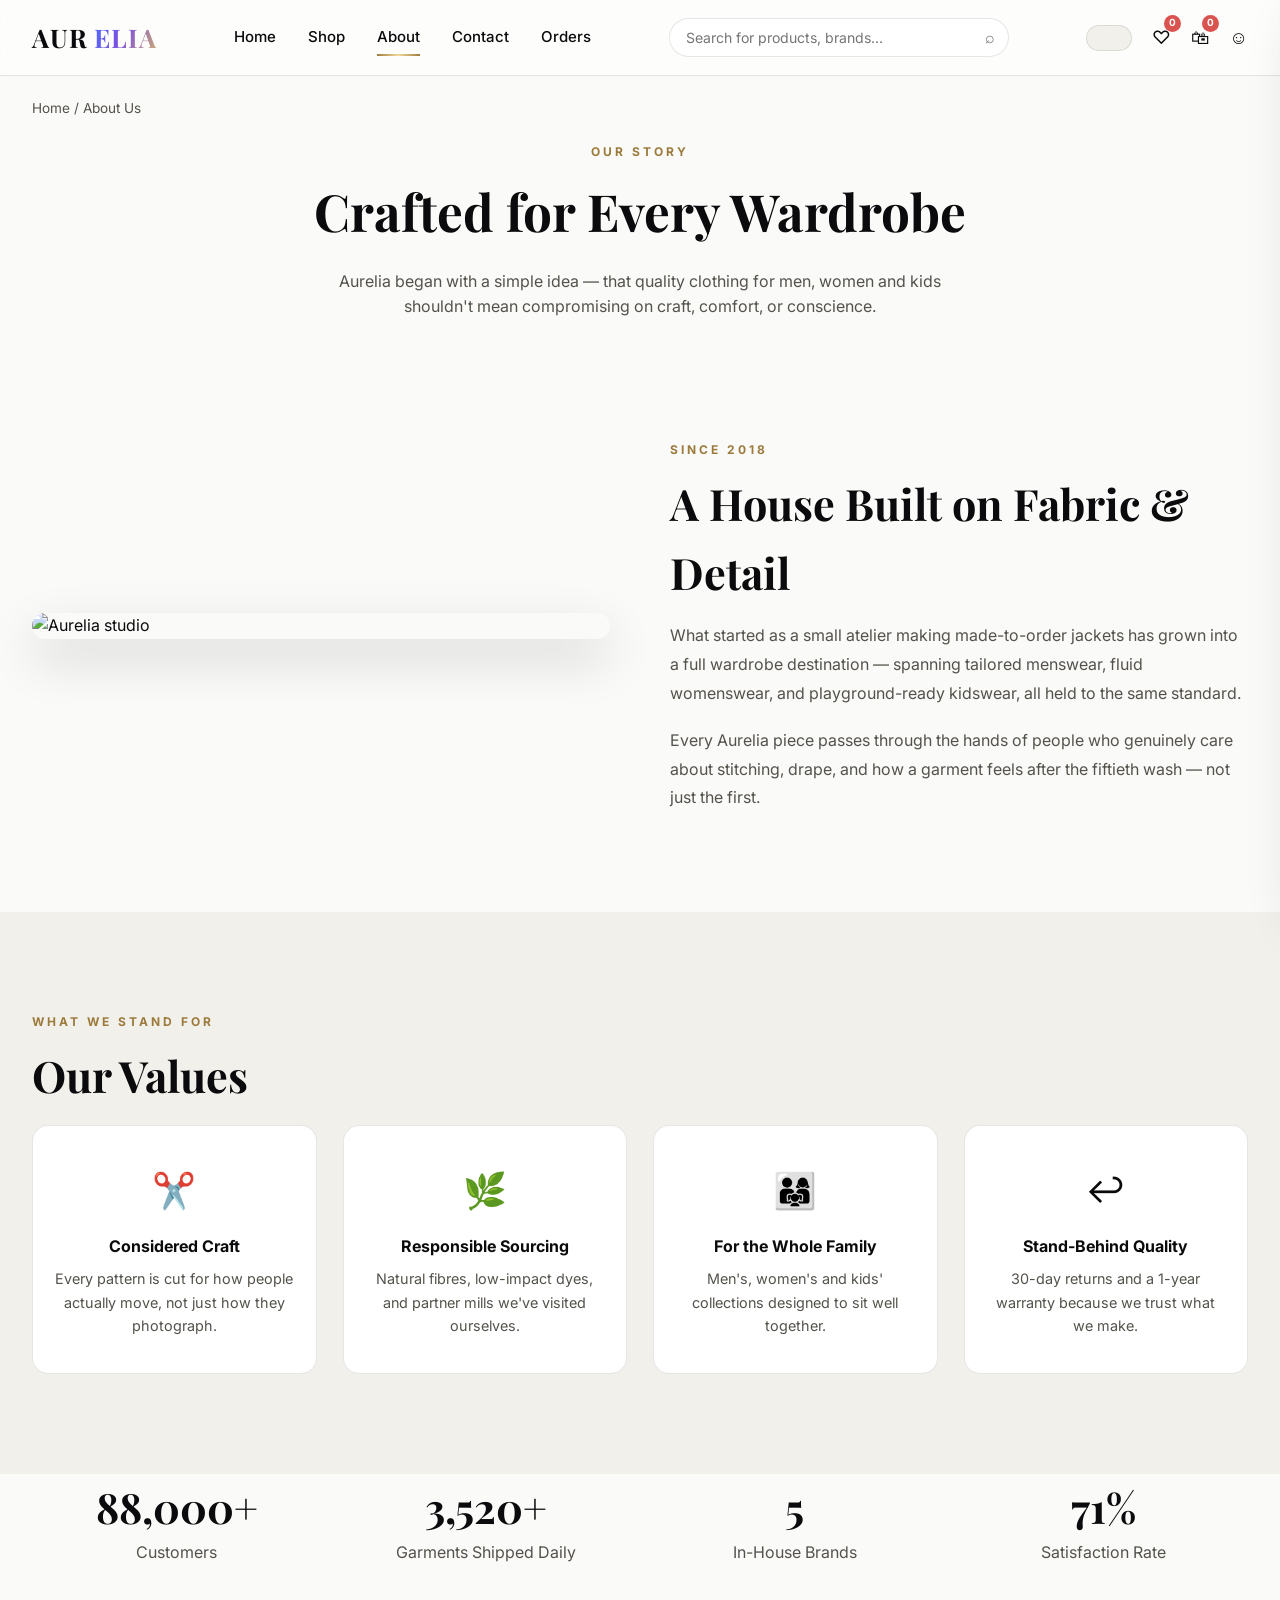
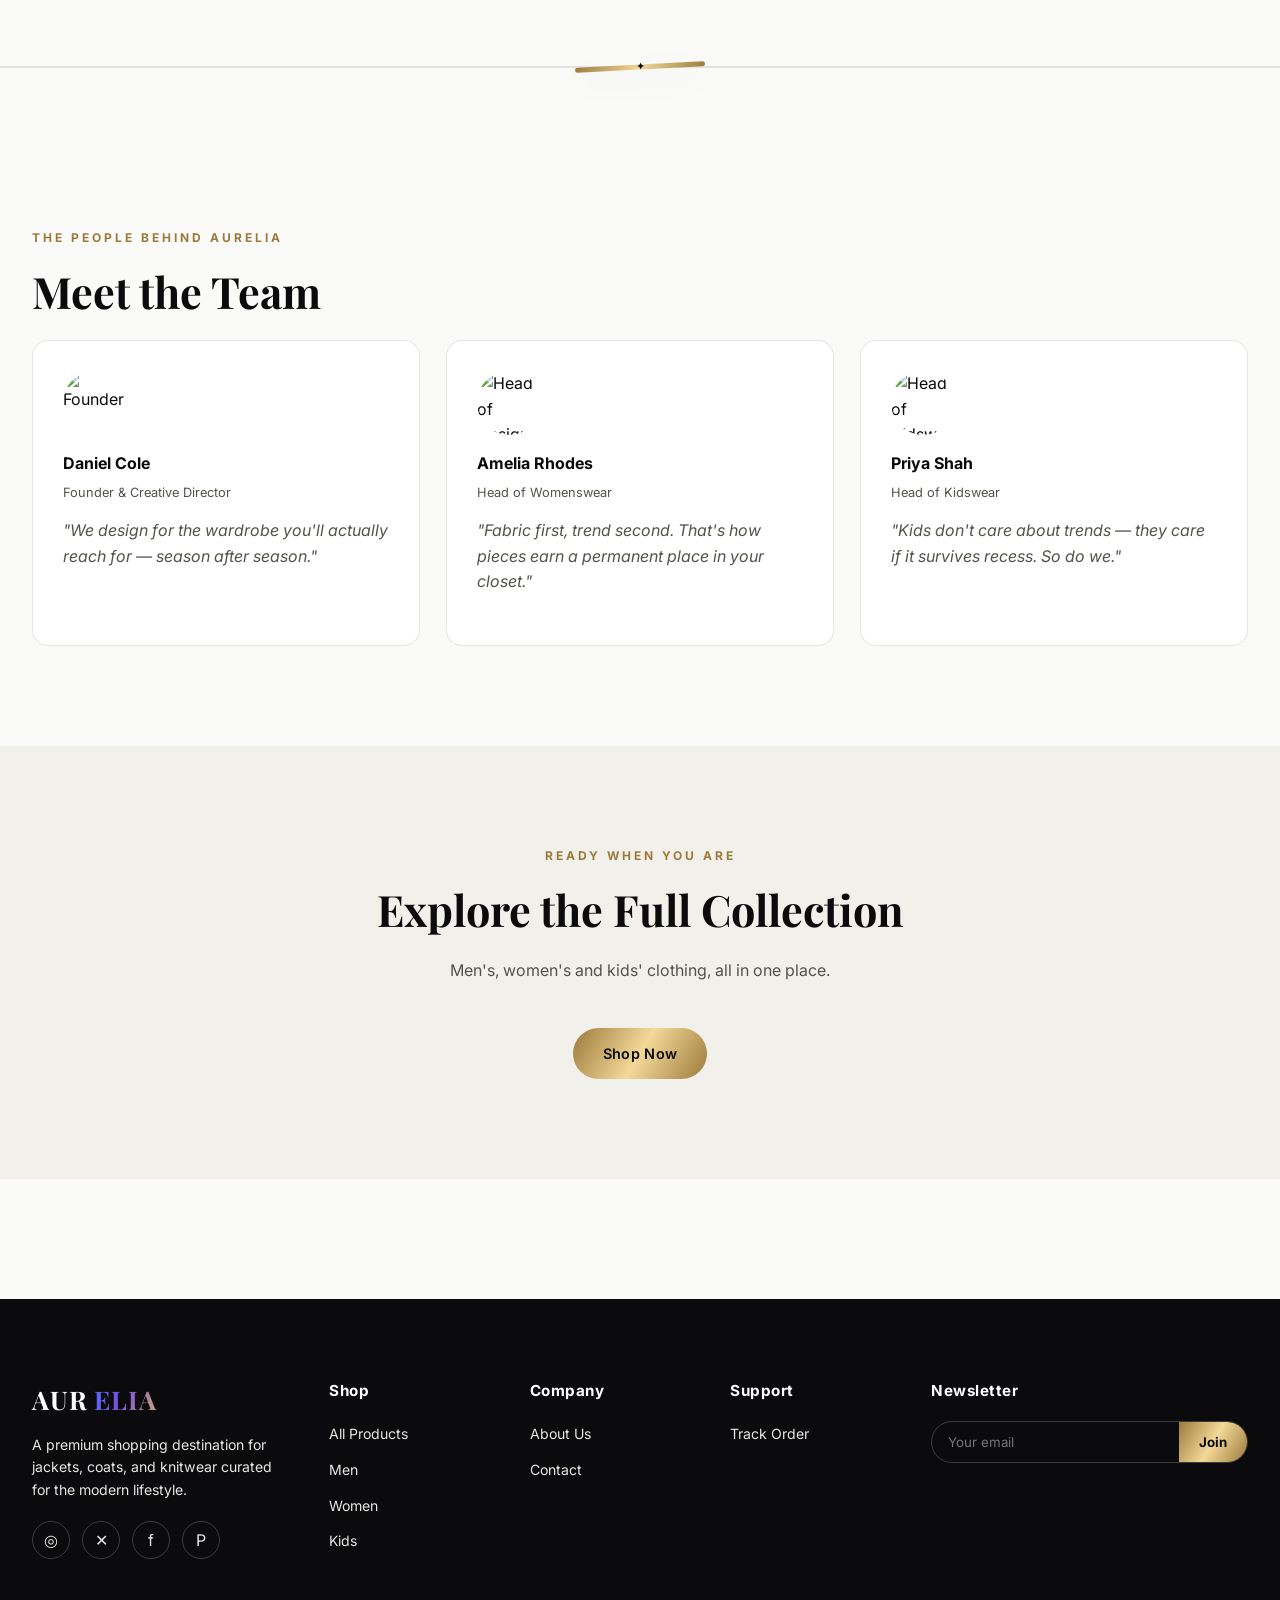
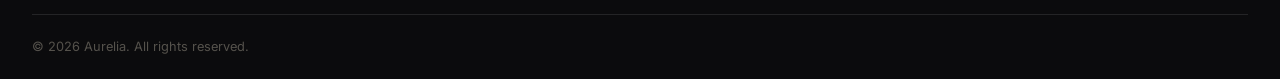
==== about.html @ 6c02bcf0 "Shopping site Shopping site" ====
<!DOCTYPE html>
<html lang="en" data-theme="light">
<head>
<meta charset="UTF-8">
<meta name="viewport" content="width=device-width, initial-scale=1.0">
<title>About Us — Aurelia</title>
<link rel="stylesheet" href="css/style.css">
<link rel="stylesheet" href="css/home.css">
<link rel="stylesheet" href="css/about.css">
<link rel="stylesheet" href="css/responsive.css">
</head>
<body>

<div id="scrollProgress"></div>

<header class="navbar">
  <div class="container nav-inner">
    <a href="index.html" class="logo">AUR<span>ELIA</span></a>
    <nav class="nav-links">
      <a href="index.html">Home</a>
      <a href="products.html">Shop</a>
      <a href="about.html" class="active">About</a>
      <a href="contact.html">Contact</a>
      <a href="orders.html">Orders</a>
    </nav>
    <div class="nav-search">
      <input type="text" id="navSearchInput" placeholder="Search for products, brands...">
      <span class="icon">⌕</span>
      <div id="searchSuggestions"></div>
    </div>
    <div class="nav-icons">
      <button class="theme-toggle" id="themeToggle"><span class="knob"></span></button>
      <a href="wishlist.html" class="nav-icon">♡<span class="badge wish-badge">0</span></a>
      <a href="cart.html" class="nav-icon">🛍<span class="badge cart-badge">0</span></a>
      <a href="login.html" class="nav-icon">☺</a>
      <button class="hamburger">☰</button>
    </div>
  </div>
</header>

<div class="drawer-overlay" id="drawerOverlay"></div>
<div class="nav-drawer" id="navDrawer">
  <span class="nav-drawer-close">✕</span>
  <a href="index.html">Home</a><a href="products.html">Shop</a><a href="about.html">About</a>
  <a href="contact.html">Contact</a><a href="orders.html">Orders</a><a href="wishlist.html">Wishlist</a>
  <a href="cart.html">Cart</a><a href="login.html">Login</a>
</div>

<div class="container"><div class="breadcrumb"><a href="index.html">Home</a> / <span>About Us</span></div></div>
<div class="page-hero" style="padding-top:0;">
  <div class="container">
    <span class="eyebrow">Our Story</span>
    <h1>Crafted for Every Wardrobe</h1>
    <p style="color:var(--text-dim);max-width:620px;margin:16px auto 0;">Aurelia began with a simple idea — that quality clothing for men, women and kids shouldn't mean compromising on craft, comfort, or conscience.</p>
  </div>
</div>

<!-- Story -->
<section class="section">
  <div class="container" style="display:grid;grid-template-columns:1fr 1fr;gap:60px;align-items:center;">
    <div class="reveal">
      <img src="https://images.unsplash.com/photo-1441986300917-64674bd600d8?w=800" alt="Aurelia studio" style="width:100%;border-radius:var(--radius-l);box-shadow:var(--shadow-hard);">
    </div>
    <div class="reveal">
      <span class="eyebrow">Since 2018</span>
      <h2 class="section-title">A House Built on Fabric &amp; Detail</h2>
      <p style="color:var(--text-dim);margin-bottom:18px;line-height:1.8;">What started as a small atelier making made-to-order jackets has grown into a full wardrobe destination — spanning tailored menswear, fluid womenswear, and playground-ready kidswear, all held to the same standard.</p>
      <p style="color:var(--text-dim);line-height:1.8;">Every Aurelia piece passes through the hands of people who genuinely care about stitching, drape, and how a garment feels after the fiftieth wash — not just the first.</p>
    </div>
  </div>
</section>

<!-- Values -->
<section class="section section-alt">
  <div class="container">
    <div class="section-head reveal">
      <div><span class="eyebrow">What We Stand For</span><h2 class="section-title">Our Values</h2></div>
    </div>
    <div class="why-grid">
      <div class="why-card reveal"><div class="why-icon">✂️</div><h4>Considered Craft</h4><p style="color:var(--text-dim);font-size:.9rem;margin-top:8px;">Every pattern is cut for how people actually move, not just how they photograph.</p></div>
      <div class="why-card reveal"><div class="why-icon">🌿</div><h4>Responsible Sourcing</h4><p style="color:var(--text-dim);font-size:.9rem;margin-top:8px;">Natural fibres, low-impact dyes, and partner mills we've visited ourselves.</p></div>
      <div class="why-card reveal"><div class="why-icon">👨‍👩‍👧</div><h4>For the Whole Family</h4><p style="color:var(--text-dim);font-size:.9rem;margin-top:8px;">Men's, women's and kids' collections designed to sit well together.</p></div>
      <div class="why-card reveal"><div class="why-icon">↩</div><h4>Stand-Behind Quality</h4><p style="color:var(--text-dim);font-size:.9rem;margin-top:8px;">30-day returns and a 1-year warranty because we trust what we make.</p></div>
    </div>
  </div>
</section>

<!-- Stats -->
<section class="section" style="padding-top:0;">
  <div class="container stats-strip">
    <div class="reveal"><div class="stat-counter" data-count="120000" data-suffix="+">0</div><p style="color:var(--text-dim)">Customers</p></div>
    <div class="reveal"><div class="stat-counter" data-count="4800" data-suffix="+">0</div><p style="color:var(--text-dim)">Garments Shipped Daily</p></div>
    <div class="reveal"><div class="stat-counter" data-count="5" data-suffix="">0</div><p style="color:var(--text-dim)">In-House Brands</p></div>
    <div class="reveal"><div class="stat-counter" data-count="98" data-suffix="%">0</div><p style="color:var(--text-dim)">Satisfaction Rate</p></div>
  </div>
</section>

<div class="ribbon-divider"></div>

<!-- Team -->
<section class="section">
  <div class="container">
    <div class="section-head reveal">
      <div><span class="eyebrow">The People Behind Aurelia</span><h2 class="section-title">Meet the Team</h2></div>
    </div>
    <div class="review-grid">
      <div class="review-card reveal">
        <img src="https://images.unsplash.com/photo-1500648767791-00dcc994a43e?w=200" alt="Founder" style="width:64px;height:64px;border-radius:50%;object-fit:cover;margin-bottom:16px;">
        <strong style="display:block;margin-bottom:2px;">Daniel Cole</strong>
        <span style="font-size:.8rem;color:var(--text-dim);">Founder &amp; Creative Director</span>
        <p class="review-quote" style="margin-top:14px;">"We design for the wardrobe you'll actually reach for — season after season."</p>
      </div>
      <div class="review-card reveal">
        <img src="https://images.unsplash.com/photo-1494790108377-be9c29b29330?w=200" alt="Head of Design" style="width:64px;height:64px;border-radius:50%;object-fit:cover;margin-bottom:16px;">
        <strong style="display:block;margin-bottom:2px;">Amelia Rhodes</strong>
        <span style="font-size:.8rem;color:var(--text-dim);">Head of Womenswear</span>
        <p class="review-quote" style="margin-top:14px;">"Fabric first, trend second. That's how pieces earn a permanent place in your closet."</p>
      </div>
      <div class="review-card reveal">
        <img src="https://images.unsplash.com/photo-1438761681033-6461ffad8d80?w=200" alt="Head of Kidswear" style="width:64px;height:64px;border-radius:50%;object-fit:cover;margin-bottom:16px;">
        <strong style="display:block;margin-bottom:2px;">Priya Shah</strong>
        <span style="font-size:.8rem;color:var(--text-dim);">Head of Kidswear</span>
        <p class="review-quote" style="margin-top:14px;">"Kids don't care about trends — they care if it survives recess. So do we."</p>
      </div>
    </div>
  </div>
</section>

<!-- CTA -->
<section class="section section-alt">
  <div class="container" style="text-align:center;">
    <span class="eyebrow">Ready When You Are</span>
    <h2 class="section-title">Explore the Full Collection</h2>
    <p class="section-sub" style="margin-left:auto;margin-right:auto;">Men's, women's and kids' clothing, all in one place.</p>
    <a href="products.html" class="btn btn-gold ripple">Shop Now</a>
  </div>
</section>

<footer>
  <div class="container">
    <div class="footer-grid">
      <div class="footer-brand">
        <a href="index.html" class="logo" style="color:#fff;">AUR<span>ELIA</span></a>
        <p>A premium shopping destination for jackets, coats, and knitwear curated for the modern lifestyle.</p>
        <div class="social-row"><a href="#">◎</a><a href="#">✕</a><a href="#">f</a><a href="#">P</a></div>
      </div>
      <div><h4>Shop</h4><ul><li><a href="products.html">All Products</a></li><li><a href="products.html?section=Men">Men</a></li><li><a href="products.html?section=Women">Women</a></li><li><a href="products.html?section=Kids">Kids</a></li></ul></div>
      <div><h4>Company</h4><ul><li><a href="about.html">About Us</a></li><li><a href="contact.html">Contact</a></li></ul></div>
      <div><h4>Support</h4><ul><li><a href="orders.html">Track Order</a></li></ul></div>
      <div><h4>Newsletter</h4>
        <form class="newsletter-form" onsubmit="event.preventDefault(); showToast('Subscribed successfully!'); this.reset();">
          <input type="email" placeholder="Your email" required><button type="submit">Join</button>
        </form>
      </div>
    </div>
    <div class="footer-bottom"><span>© 2026 Aurelia. All rights reserved.</span></div>
  </div>
</footer>

<button id="scrollTop">↑</button>
<div id="toastContainer"></div>

<script src="js/products.js"></script>
<script src="js/app.js"></script>
<script src="js/search.js"></script>
<script src="js/about.js"></script>
</body>
</html>
---- css/style.css ----
/* =========================================================
   AURELIA — Core Design System
   Palette: Obsidian Black / Porcelain White / Champagne Gold
            Electric Blue / Royal Purple
   ========================================================= */

@import url('https://fonts.googleapis.com/css2?family=Playfair+Display:ital,wght@0,500;0,600;0,700;0,800;1,600&family=Inter:wght@300;400;500;600;700;800&display=swap');

:root{
  /* ---- Colors ---- */
  --black:        #0b0b0d;
  --black-soft:   #131316;
  --black-glass:  rgba(11,11,13,0.6);
  --white:        #fafaf8;
  --white-dim:    #e9e7e1;
  --gold:         #d4af6a;
  --gold-bright:  #f3d999;
  --gold-deep:    #9c7a3c;
  --blue:         #4c6fff;
  --purple:       #7b4fe0;
  --sale:         #d9534f;
  --success:      #3fbf7f;

  --grad-signature: linear-gradient(115deg, var(--blue) 0%, var(--purple) 45%, var(--gold) 100%);
  --grad-gold: linear-gradient(120deg, var(--gold-deep), var(--gold-bright), var(--gold-deep));

  /* ---- Surfaces (light default) ---- */
  --bg: var(--white);
  --bg-alt: #f2f0ea;
  --surface: #ffffff;
  --surface-glass: rgba(255,255,255,0.55);
  --text: var(--black);
  --text-dim: #55524c;
  --border: rgba(11,11,13,0.1);

  /* ---- Type ---- */
  --font-display: 'Playfair Display', serif;
  --font-body: 'Inter', sans-serif;

  /* ---- Layout ---- */
  --radius-s: 8px;
  --radius-m: 16px;
  --radius-l: 28px;
  --nav-h: 76px;
  --container: 1280px;
  --shadow-soft: 0 10px 30px rgba(11,11,13,0.08);
  --shadow-hard: 0 20px 50px rgba(11,11,13,0.16);
}

[data-theme="dark"]{
  --bg: var(--black);
  --bg-alt: var(--black-soft);
  --surface: #17171b;
  --surface-glass: rgba(255,255,255,0.06);
  --text: var(--white);
  --text-dim: #a9a6a0;
  --border: rgba(255,255,255,0.12);
  --shadow-soft: 0 10px 30px rgba(0,0,0,0.4);
  --shadow-hard: 0 20px 60px rgba(0,0,0,0.6);
}

*,*::before,*::after{ box-sizing:border-box; margin:0; padding:0; }
html{ scroll-behavior:smooth; }
body{
  font-family: var(--font-body);
  background: var(--bg);
  color: var(--text);
  line-height:1.6;
  overflow-x:hidden;
  transition: background .4s ease, color .4s ease;
}
img{ max-width:100%; display:block; }
a{ text-decoration:none; color:inherit; }
ul{ list-style:none; }
button{ font-family:inherit; cursor:pointer; border:none; background:none; color:inherit; }
input,select,textarea{ font-family:inherit; }
.container{ max-width:var(--container); margin:0 auto; padding:0 32px; }

::selection{ background:var(--gold); color:var(--black); }

/* Scrollbar */
::-webkit-scrollbar{ width:10px; }
::-webkit-scrollbar-track{ background:var(--bg-alt); }
::-webkit-scrollbar-thumb{ background:var(--grad-gold); border-radius:10px; }

/* ---------- Scroll Progress Bar ---------- */
#scrollProgress{
  position:fixed; top:0; left:0; height:3px; width:0%;
  background:var(--grad-signature); z-index:9999; transition:width .1s linear;
}

/* ---------- Preloader ---------- */
#preloader{
  position:fixed; inset:0; z-index:99999; background:var(--black);
  display:flex; align-items:center; justify-content:center; flex-direction:column; gap:14px;
  transition: opacity .6s ease, visibility .6s ease;
}
#preloader.hide{ opacity:0; visibility:hidden; }
.pre-mark{
  font-family:var(--font-display); font-size:2.4rem; color:var(--gold-bright); letter-spacing:6px;
  animation: pulse 1.3s ease-in-out infinite;
}
.pre-line{ width:120px; height:2px; background:rgba(255,255,255,0.15); position:relative; overflow:hidden; border-radius:2px; }
.pre-line::after{
  content:''; position:absolute; inset:0; width:40%; background:var(--grad-gold);
  animation: loadbar 1.1s ease-in-out infinite;
}
@keyframes loadbar{ 0%{ left:-40%; } 100%{ left:100%; } }
@keyframes pulse{ 0%,100%{ opacity:.6; } 50%{ opacity:1; } }

/* ---------- Top Announcement Bar ---------- */
.announce-bar{
  background:var(--black); color:var(--gold-bright); text-align:center;
  font-size:.78rem; letter-spacing:1.5px; padding:9px 0; text-transform:uppercase;
  font-weight:600;
}

/* ---------- Navbar ---------- */
.navbar{
  position:sticky; top:0; z-index:1000; height:var(--nav-h);
  display:flex; align-items:center;
  background:var(--surface-glass); backdrop-filter:blur(16px) saturate(160%);
  -webkit-backdrop-filter:blur(16px) saturate(160%);
  border-bottom:1px solid var(--border);
  transition: box-shadow .3s ease;
}
.navbar.scrolled{ box-shadow:var(--shadow-soft); }
.nav-inner{
  width:100%; display:flex; align-items:center; justify-content:space-between; gap:24px;
}
.logo{
  font-family:var(--font-display); font-weight:700; font-size:1.6rem; letter-spacing:1px;
  display:flex; align-items:center; gap:6px;
}
.logo span{ background:var(--grad-signature); -webkit-background-clip:text; background-clip:text; color:transparent; }
.nav-links{ display:flex; gap:32px; font-weight:500; font-size:.94rem; }
.nav-links a{ position:relative; padding:6px 0; }
.nav-links a::after{
  content:''; position:absolute; left:0; bottom:0; width:0; height:2px; background:var(--grad-gold);
  transition:width .3s ease;
}
.nav-links a:hover::after, .nav-links a.active::after{ width:100%; }

.nav-search{
  flex:1; max-width:340px; position:relative;
  display:flex; align-items:center;
}
.nav-search input{
  width:100%; padding:10px 40px 10px 16px; border-radius:999px; border:1px solid var(--border);
  background:var(--surface); color:var(--text); font-size:.88rem; transition:border-color .25s;
}
.nav-search input:focus{ outline:none; border-color:var(--gold); }
.nav-search .icon{ position:absolute; right:14px; opacity:.6; font-size:1rem; pointer-events:none; }
#searchSuggestions{
  position:absolute; top:calc(100% + 8px); left:0; right:0; background:var(--surface);
  border:1px solid var(--border); border-radius:var(--radius-s); box-shadow:var(--shadow-hard);
  overflow:hidden; z-index:50; display:none;
}
#searchSuggestions a{ display:flex; justify-content:space-between; padding:10px 16px; font-size:.86rem; }
#searchSuggestions a:hover{ background:var(--bg-alt); }

.nav-icons{ display:flex; align-items:center; gap:20px; font-size:1.15rem; }
.nav-icon{ position:relative; }
.badge{
  position:absolute; top:-8px; right:-10px; background:var(--sale); color:#fff;
  font-size:.62rem; font-weight:700; width:17px; height:17px; border-radius:50%;
  display:flex; align-items:center; justify-content:center;
}
.theme-toggle{
  width:46px; height:26px; border-radius:20px; background:var(--bg-alt); border:1px solid var(--border);
  position:relative; padding:2px;
}
.theme-toggle .knob{
  width:20px; height:20px; border-radius:50%; background:var(--grad-gold);
  transition:transform .3s ease;
}
[data-theme="dark"] .theme-toggle .knob{ transform:translateX(20px); }

.hamburger{ display:none; font-size:1.4rem; }

/* ---------- Buttons ---------- */
.btn{
  display:inline-flex; align-items:center; justify-content:center; gap:8px;
  padding:14px 30px; border-radius:999px; font-weight:600; font-size:.9rem;
  letter-spacing:.3px; position:relative; overflow:hidden; transition:transform .25s ease, box-shadow .25s ease;
}
.btn:active{ transform:scale(.96); }
.btn-primary{ background:var(--black); color:var(--white); }
[data-theme="dark"] .btn-primary{ background:var(--grad-gold); color:var(--black); }
.btn-primary:hover{ box-shadow:0 12px 26px rgba(11,11,13,.28); transform:translateY(-2px); }
.btn-gold{ background:var(--grad-gold); color:var(--black); }
.btn-gold:hover{ box-shadow:0 12px 26px rgba(212,175,106,.4); transform:translateY(-2px); }
.btn-outline{ border:1.5px solid var(--text); }
.btn-outline:hover{ background:var(--text); color:var(--bg); }
.btn-ghost{ background:var(--surface); border:1px solid var(--border); }
.btn-block{ width:100%; }
.btn-sm{ padding:9px 18px; font-size:.8rem; }

/* Ripple */
.ripple{ position:relative; overflow:hidden; }
.ripple-circle{
  position:absolute; border-radius:50%; background:rgba(255,255,255,.5); transform:scale(0);
  animation:rippleAnim .6s ease-out; pointer-events:none;
}
@keyframes rippleAnim{ to{ transform:scale(3); opacity:0; } }

/* ---------- Section Basics ---------- */
.section{ padding:100px 0; }
.section-alt{ background:var(--bg-alt); }
.eyebrow{
  font-size:.75rem; letter-spacing:3px; text-transform:uppercase; color:var(--gold-deep);
  font-weight:700; margin-bottom:10px; display:block;
}
[data-theme="dark"] .eyebrow{ color:var(--gold-bright); }
.section-title{
  font-family:var(--font-display); font-size:clamp(1.8rem,3.4vw,2.7rem); font-weight:700; margin-bottom:14px;
}
.section-sub{ color:var(--text-dim); max-width:560px; margin-bottom:44px; }
.section-head{ display:flex; align-items:flex-end; justify-content:space-between; gap:20px; flex-wrap:wrap; }

/* Gold ribbon divider — signature element */
.ribbon-divider{
  position:relative; height:2px; margin:0 auto 60px; width:100%; max-width:var(--container);
  background:var(--border); overflow:visible;
}
.ribbon-divider::before{
  content:''; position:absolute; top:50%; left:50%; transform:translate(-50%,-50%) rotate(-3deg);
  width:130px; height:5px; background:var(--grad-gold); border-radius:4px; box-shadow:var(--shadow-soft);
}
.ribbon-divider::after{
  content:'✦'; position:absolute; top:50%; left:50%; transform:translate(-50%,-50%);
  color:var(--black); font-size:.7rem;
}
[data-theme="dark"] .ribbon-divider::after{ color:var(--white); }

/* ---------- Product Card ---------- */
.product-grid{
  display:grid; grid-template-columns:repeat(auto-fill,minmax(250px,1fr)); gap:26px;
}
.product-card{
  background:var(--surface); border:1px solid var(--border); border-radius:var(--radius-m);
  overflow:hidden; position:relative; transition:transform .35s ease, box-shadow .35s ease;
  display:flex; flex-direction:column;
}
.product-card:hover{ transform:translateY(-8px); box-shadow:var(--shadow-hard); }
.pc-media{ position:relative; aspect-ratio:1/1; overflow:hidden; background:var(--bg-alt); }
.pc-media img{ width:100%; height:100%; object-fit:cover; transition:transform .5s ease; }
.product-card:hover .pc-media img{ transform:scale(1.08); }
.pc-badge{
  position:absolute; top:12px; left:12px; background:var(--sale); color:#fff; font-size:.7rem;
  font-weight:700; padding:4px 10px; border-radius:999px;
}
.pc-wish{
  position:absolute; top:10px; right:10px; width:36px; height:36px; border-radius:50%;
  background:var(--surface-glass); backdrop-filter:blur(6px); display:flex; align-items:center;
  justify-content:center; font-size:1rem; transition:.25s;
}
.pc-wish:hover{ background:var(--sale); color:#fff; }
.pc-wish.active{ color:var(--sale); }
.pc-quick{
  position:absolute; left:0; right:0; bottom:-50px; margin:0 12px; text-align:center;
  transition:bottom .3s ease;
}
.product-card:hover .pc-quick{ bottom:12px; }
.pc-body{ padding:16px 18px 20px; display:flex; flex-direction:column; gap:6px; flex:1; }
.pc-cat{ font-size:.72rem; text-transform:uppercase; letter-spacing:1px; color:var(--text-dim); }
.pc-name{ font-weight:600; font-size:1rem; }
.pc-rating{ font-size:.8rem; color:var(--gold-deep); }
.pc-rating span{ color:var(--text-dim); margin-left:4px; }
.pc-price{ display:flex; align-items:center; gap:8px; margin-top:4px; }
.pc-price .now{ font-weight:700; font-size:1.05rem; }
.pc-price .old{ text-decoration:line-through; color:var(--text-dim); font-size:.85rem; }
.pc-actions{ margin-top:auto; padding-top:12px; display:flex; gap:8px; }
.pc-actions .btn{ flex:1; padding:10px; font-size:.78rem; }

/* Fade/slide animation classes toggled by IntersectionObserver */
.reveal{ opacity:0; transform:translateY(40px); transition:opacity .7s ease, transform .7s ease; }
.reveal.in{ opacity:1; transform:translateY(0); }
.reveal-zoom{ opacity:0; transform:scale(.9); transition:opacity .6s ease, transform .6s ease; }
.reveal-zoom.in{ opacity:1; transform:scale(1); }

/* ---------- Toast ---------- */
#toastContainer{ position:fixed; bottom:26px; right:26px; z-index:9999; display:flex; flex-direction:column; gap:10px; }
.toast{
  background:var(--black); color:var(--white); padding:14px 22px; border-radius:var(--radius-s);
  box-shadow:var(--shadow-hard); font-size:.88rem; display:flex; align-items:center; gap:10px;
  animation: toastIn .35s ease, toastOut .4s ease 2.6s forwards;
  border-left:3px solid var(--gold);
}
@keyframes toastIn{ from{ opacity:0; transform:translateX(40px); } to{ opacity:1; transform:translateX(0); } }
@keyframes toastOut{ to{ opacity:0; transform:translateX(40px); } }

/* ---------- Scroll to Top ---------- */
#scrollTop{
  position:fixed; bottom:26px; left:26px; width:46px; height:46px; border-radius:50%;
  background:var(--grad-gold); color:var(--black); display:flex; align-items:center; justify-content:center;
  font-size:1.2rem; box-shadow:var(--shadow-hard); z-index:900; opacity:0; visibility:hidden;
  transform:translateY(10px); transition:.3s ease;
}
#scrollTop.show{ opacity:1; visibility:visible; transform:translateY(0); }

/* ---------- Footer ---------- */
footer{ background:var(--black); color:var(--white-dim); padding:80px 0 0; margin-top:120px; }
.footer-grid{ display:grid; grid-template-columns:1.6fr 1fr 1fr 1fr 1.3fr; gap:40px; padding-bottom:50px; border-bottom:1px solid rgba(255,255,255,.1); }
.footer-grid h4{ color:#fff; margin-bottom:18px; font-size:.95rem; letter-spacing:.5px; }
.footer-grid ul li{ margin-bottom:10px; }
.footer-grid ul li a{ color:var(--white-dim); font-size:.88rem; transition:color .2s; }
.footer-grid ul li a:hover{ color:var(--gold-bright); }
.footer-brand p{ font-size:.88rem; color:var(--white-dim); margin:14px 0 20px; max-width:280px; }
.social-row{ display:flex; gap:12px; }
.social-row a{
  width:38px; height:38px; border-radius:50%; border:1px solid rgba(255,255,255,.2);
  display:flex; align-items:center; justify-content:center; transition:.25s;
}
.social-row a:hover{ background:var(--grad-gold); color:var(--black); border-color:transparent; }
.newsletter-form{ display:flex; gap:0; margin-top:8px; border-radius:999px; overflow:hidden; border:1px solid rgba(255,255,255,.2); }
.newsletter-form input{ flex:1; background:transparent; border:none; padding:12px 16px; color:#fff; }
.newsletter-form input:focus{ outline:none; }
.newsletter-form button{ padding:12px 20px; background:var(--grad-gold); color:var(--black); font-weight:700; }
.footer-bottom{ display:flex; justify-content:space-between; align-items:center; padding:22px 0; font-size:.8rem; color:var(--text-dim); flex-wrap:wrap; gap:10px; }
.payment-icons{ display:flex; gap:10px; font-size:1.3rem; }

/* ---------- Misc reusable ---------- */
.glass{
  background:var(--surface-glass); backdrop-filter:blur(18px) saturate(160%);
  -webkit-backdrop-filter:blur(18px) saturate(160%); border:1px solid var(--border);
}
.stat-counter{ font-family:var(--font-display); font-size:2.6rem; font-weight:700; }
.tag-pill{ padding:6px 16px; border-radius:999px; border:1px solid var(--border); font-size:.85rem; cursor:pointer; transition:.2s; }
.tag-pill:hover, .tag-pill.active{ background:var(--black); color:#fff; border-color:var(--black); }
[data-theme="dark"] .tag-pill:hover, [data-theme="dark"] .tag-pill.active{ background:var(--grad-gold); color:var(--black); }

.breadcrumb{ font-size:.85rem; color:var(--text-dim); padding:22px 0; }
.breadcrumb a:hover{ color:var(--gold-deep); }

.page-hero{ padding:60px 0 20px; text-align:center; }
.page-hero h1{ font-family:var(--font-display); font-size:clamp(2rem,4vw,3.2rem); }

.empty-state{ text-align:center; padding:100px 20px; }
.empty-state .icon-big{ font-size:4rem; margin-bottom:20px; }
---- css/home.css ----
/* =========================================================
   Homepage styles
   ========================================================= */

/* ---------- Hero ---------- */
.hero{
  position:relative; min-height:88vh; display:flex; align-items:center; overflow:hidden;
  background:var(--black);
}
.hero-bg{
  position:absolute; inset:0; opacity:.9;
  background:
    radial-gradient(circle at 15% 20%, rgba(76,111,255,.35), transparent 45%),
    radial-gradient(circle at 85% 15%, rgba(123,79,224,.35), transparent 45%),
    radial-gradient(circle at 50% 90%, rgba(212,175,106,.25), transparent 50%);
  animation: heroDrift 14s ease-in-out infinite alternate;
}
@keyframes heroDrift{ from{ transform:scale(1) translate(0,0); } to{ transform:scale(1.08) translate(-2%,2%); } }
.hero-inner{ position:relative; z-index:2; color:#fff; display:grid; grid-template-columns:1.1fr .9fr; gap:40px; align-items:center; }
.hero-eyebrow{ color:var(--gold-bright); letter-spacing:4px; font-size:.78rem; text-transform:uppercase; font-weight:700; }
.hero h1{
  font-family:var(--font-display); font-size:clamp(2.4rem,5vw,4.2rem); line-height:1.08; margin:16px 0 20px;
}
.hero h1 .type-cursor{ border-right:3px solid var(--gold-bright); animation:blink 1s step-end infinite; }
@keyframes blink{ 50%{ border-color:transparent; } }
.hero p{ color:rgba(255,255,255,.75); max-width:460px; margin-bottom:32px; font-size:1.05rem; }
.hero-actions{ display:flex; gap:16px; flex-wrap:wrap; }
.hero-stats{ display:flex; gap:36px; margin-top:48px; }
.hero-stats div span{ display:block; }
.hero-stats .num{ font-family:var(--font-display); font-size:1.8rem; color:var(--gold-bright); font-weight:700; }
.hero-stats .label{ font-size:.78rem; color:rgba(255,255,255,.6); }

.hero-visual{ position:relative; height:460px; }
.hero-slide{
  position:absolute; inset:0; border-radius:var(--radius-l); overflow:hidden; opacity:0; transform:scale(1.05);
  transition:opacity 1s ease, transform 1.2s ease; box-shadow:0 30px 70px rgba(0,0,0,.5);
}
.hero-slide.active{ opacity:1; transform:scale(1); }
.hero-slide img{ width:100%; height:100%; object-fit:cover; }
.hero-slide .cap{
  position:absolute; bottom:0; left:0; right:0; padding:22px; background:linear-gradient(to top, rgba(0,0,0,.75), transparent);
  color:#fff; font-weight:600;
}
.hero-dots{ position:absolute; bottom:-30px; left:50%; transform:translateX(-50%); display:flex; gap:8px; z-index:5; }
.hero-dots button{ width:9px; height:9px; border-radius:50%; background:rgba(255,255,255,.35); transition:.3s; }
.hero-dots button.active{ background:var(--gold-bright); width:22px; border-radius:6px; }

/* ---------- Marquee / Brand strip ---------- */
.marquee-wrap{ overflow:hidden; background:var(--bg-alt); padding:22px 0; border-top:1px solid var(--border); border-bottom:1px solid var(--border); }
.marquee-track{ display:flex; gap:80px; width:max-content; animation:scrollLeft 22s linear infinite; align-items:center; }
.marquee-track span{ font-family:var(--font-display); font-size:1.3rem; font-weight:700; opacity:.55; white-space:nowrap; }
@keyframes scrollLeft{ from{ transform:translateX(0); } to{ transform:translateX(-50%); } }

/* ---------- Categories ---------- */
.cat-grid{ display:grid; grid-template-columns:repeat(6,1fr); gap:20px; }
.cat-card{
  border-radius:var(--radius-m); overflow:hidden; position:relative; aspect-ratio:3/4;
  box-shadow:var(--shadow-soft); transition:transform .35s ease;
}
.cat-card:hover{ transform:translateY(-6px); }
.cat-card img{ width:100%; height:100%; object-fit:cover; transition:transform .5s; }
.cat-card:hover img{ transform:scale(1.1); }
.cat-card .overlay{
  position:absolute; inset:0; background:linear-gradient(to top, rgba(0,0,0,.75), transparent 55%);
  display:flex; align-items:flex-end; padding:16px; color:#fff; font-weight:600; font-size:.92rem;
}

/* ---------- Horizontal product slider ---------- */
.hslider-wrap{ position:relative; }
.hslider{
  display:flex; gap:24px; overflow-x:auto; scroll-behavior:smooth; padding-bottom:10px;
  scrollbar-width:none;
}
.hslider::-webkit-scrollbar{ display:none; }
.hslider .product-card{ min-width:250px; flex:0 0 auto; }
.hslider-nav{
  position:absolute; top:40%; width:44px; height:44px; border-radius:50%; background:var(--surface);
  border:1px solid var(--border); box-shadow:var(--shadow-soft); display:flex; align-items:center; justify-content:center;
  z-index:5; transition:.2s;
}
.hslider-nav:hover{ background:var(--black); color:#fff; }
.hslider-nav.prev{ left:-22px; } .hslider-nav.next{ right:-22px; }

/* ---------- Flash Sale ---------- */
.flash-sale{ background:linear-gradient(120deg,#1a1a1f,#0b0b0d 60%); color:#fff; border-radius:var(--radius-l); padding:50px; position:relative; overflow:hidden; }
.flash-sale::before{ content:''; position:absolute; inset:0; background:var(--grad-signature); opacity:.12; }
.flash-head{ display:flex; justify-content:space-between; align-items:center; flex-wrap:wrap; gap:20px; position:relative; z-index:2; margin-bottom:34px; }
.flash-head h2{ font-family:var(--font-display); font-size:2rem; }
.countdown{ display:flex; gap:12px; }
.countdown div{ background:rgba(255,255,255,.08); border:1px solid rgba(255,255,255,.15); border-radius:var(--radius-s); padding:10px 16px; text-align:center; min-width:64px; }
.countdown .val{ font-size:1.4rem; font-weight:700; font-family:var(--font-display); }
.countdown .lbl{ font-size:.68rem; text-transform:uppercase; color:rgba(255,255,255,.55); }
.flash-sale .product-grid, .flash-sale .hslider{ position:relative; z-index:2; }
.flash-sale .product-card{ background:rgba(255,255,255,.06); border-color:rgba(255,255,255,.12); color:#fff; }
.flash-sale .pc-cat, .flash-sale .old{ color:rgba(255,255,255,.55); }

/* ---------- Why choose us ---------- */
.why-grid{ display:grid; grid-template-columns:repeat(4,1fr); gap:26px; }
.why-card{ text-align:center; padding:36px 22px; border-radius:var(--radius-m); border:1px solid var(--border); background:var(--surface); transition:.3s; }
.why-card:hover{ transform:translateY(-6px); box-shadow:var(--shadow-soft); }
.why-icon{ font-size:2.2rem; margin-bottom:16px; }

/* ---------- Testimonials ---------- */
.review-grid{ display:grid; grid-template-columns:repeat(3,1fr); gap:26px; }
.review-card{ background:var(--surface); border:1px solid var(--border); border-radius:var(--radius-m); padding:30px; }
.review-stars{ color:var(--gold-deep); margin-bottom:12px; }
.review-quote{ font-style:italic; color:var(--text-dim); margin-bottom:20px; }
.review-user{ display:flex; align-items:center; gap:12px; }
.review-user img{ width:44px; height:44px; border-radius:50%; object-fit:cover; }
.review-user strong{ display:block; font-size:.92rem; }
.review-user span{ font-size:.78rem; color:var(--text-dim); }

/* ---------- Stats strip ---------- */
.stats-strip{ display:grid; grid-template-columns:repeat(4,1fr); gap:20px; text-align:center; }

/* ---------- Newsletter ---------- */
.newsletter-block{
  border-radius:var(--radius-l); background:var(--grad-signature); padding:60px; color:#fff; text-align:center;
  position:relative; overflow:hidden;
}
.newsletter-block h2{ font-family:var(--font-display); font-size:2.1rem; margin-bottom:10px; }
.newsletter-block form{ display:flex; max-width:460px; margin:26px auto 0; border-radius:999px; overflow:hidden; background:rgba(255,255,255,.15); }
.newsletter-block input{ flex:1; background:transparent; border:none; padding:14px 20px; color:#fff; }
.newsletter-block input::placeholder{ color:rgba(255,255,255,.7); }
.newsletter-block input:focus{ outline:none; }
.newsletter-block button{ padding:14px 26px; background:#fff; color:var(--black); font-weight:700; }
---- css/responsive.css ----
/* =========================================================
   Responsive rules — Desktop → Laptop → Tablet → Mobile
   ========================================================= */

/* Laptop */
@media (max-width:1200px){
  .cat-grid{ grid-template-columns:repeat(4,1fr); }
  .why-grid{ grid-template-columns:repeat(2,1fr); }
  .review-grid{ grid-template-columns:repeat(2,1fr); }
  .footer-grid{ grid-template-columns:1.4fr 1fr 1fr; }
}

/* Tablet */
@media (max-width:1024px){
  .hero-inner{ grid-template-columns:1fr; text-align:center; }
  .hero p{ margin-left:auto; margin-right:auto; }
  .hero-actions{ justify-content:center; }
  .hero-stats{ justify-content:center; }
  .hero-visual{ height:340px; margin-top:20px; }
  .shop-layout{ grid-template-columns:1fr; }
  .filter-panel{ position:static; }
  .pd-layout{ grid-template-columns:1fr; gap:30px; }
  .cart-layout{ grid-template-columns:1fr; }
  .checkout-layout{ grid-template-columns:1fr; }
  .stats-strip{ grid-template-columns:repeat(2,1fr); gap:30px; }
  .modal-box{ grid-template-columns:1fr; }
  .modal-img{ height:260px; }
}

/* Mobile / Small tablet */
@media (max-width:820px){
  .nav-links{ display:none; }
  .hamburger{ display:block; }
  .nav-search{ display:none; }
  .cat-grid{ grid-template-columns:repeat(2,1fr); }
  .why-grid{ grid-template-columns:1fr; }
  .review-grid{ grid-template-columns:1fr; }
  .footer-grid{ grid-template-columns:1fr 1fr; gap:30px; }
  .footer-brand{ grid-column:1/-1; }
  .section{ padding:70px 0; }
  .flash-sale{ padding:30px; }
  .flash-head{ flex-direction:column; align-items:flex-start; }
  .form-grid{ grid-template-columns:1fr; }
  .cart-item{ grid-template-columns:70px 1fr; }
  .ci-price{ grid-column:2/3; text-align:left; }
  .order-track{ flex-wrap:wrap; gap:14px; }
  .track-step{ flex:0 0 30%; }
}

/* Mobile nav drawer */
.nav-drawer{
  position:fixed; top:0; right:-300px; width:280px; height:100vh; background:var(--surface);
  z-index:2000; box-shadow:var(--shadow-hard); transition:right .35s ease; padding:30px 24px; overflow-y:auto;
}
.nav-drawer.open{ right:0; }
.nav-drawer a{ display:block; padding:14px 0; border-bottom:1px solid var(--border); font-weight:500; }
.nav-drawer-close{ font-size:1.6rem; margin-bottom:20px; display:block; }
.drawer-overlay{
  position:fixed; inset:0; background:rgba(0,0,0,.4); z-index:1999; opacity:0; visibility:hidden; transition:.3s;
}
.drawer-overlay.show{ opacity:1; visibility:visible; }

/* Small phones */
@media (max-width:480px){
  .cat-grid{ grid-template-columns:1fr 1fr; }
  .hero h1{ font-size:2.1rem; }
  .container{ padding:0 18px; }
  .product-grid{ grid-template-columns:repeat(auto-fill,minmax(150px,1fr)); gap:14px; }
  .pc-body{ padding:12px; }
  .auth-card{ padding:34px 24px; }
  .stats-strip{ grid-template-columns:1fr 1fr; }
  .countdown div{ min-width:52px; padding:8px 10px; }
}

@media (prefers-reduced-motion: reduce){
  *, *::before, *::after{ animation-duration:.001ms !important; animation-iteration-count:1 !important; transition-duration:.001ms !important; scroll-behavior:auto !important; }
}
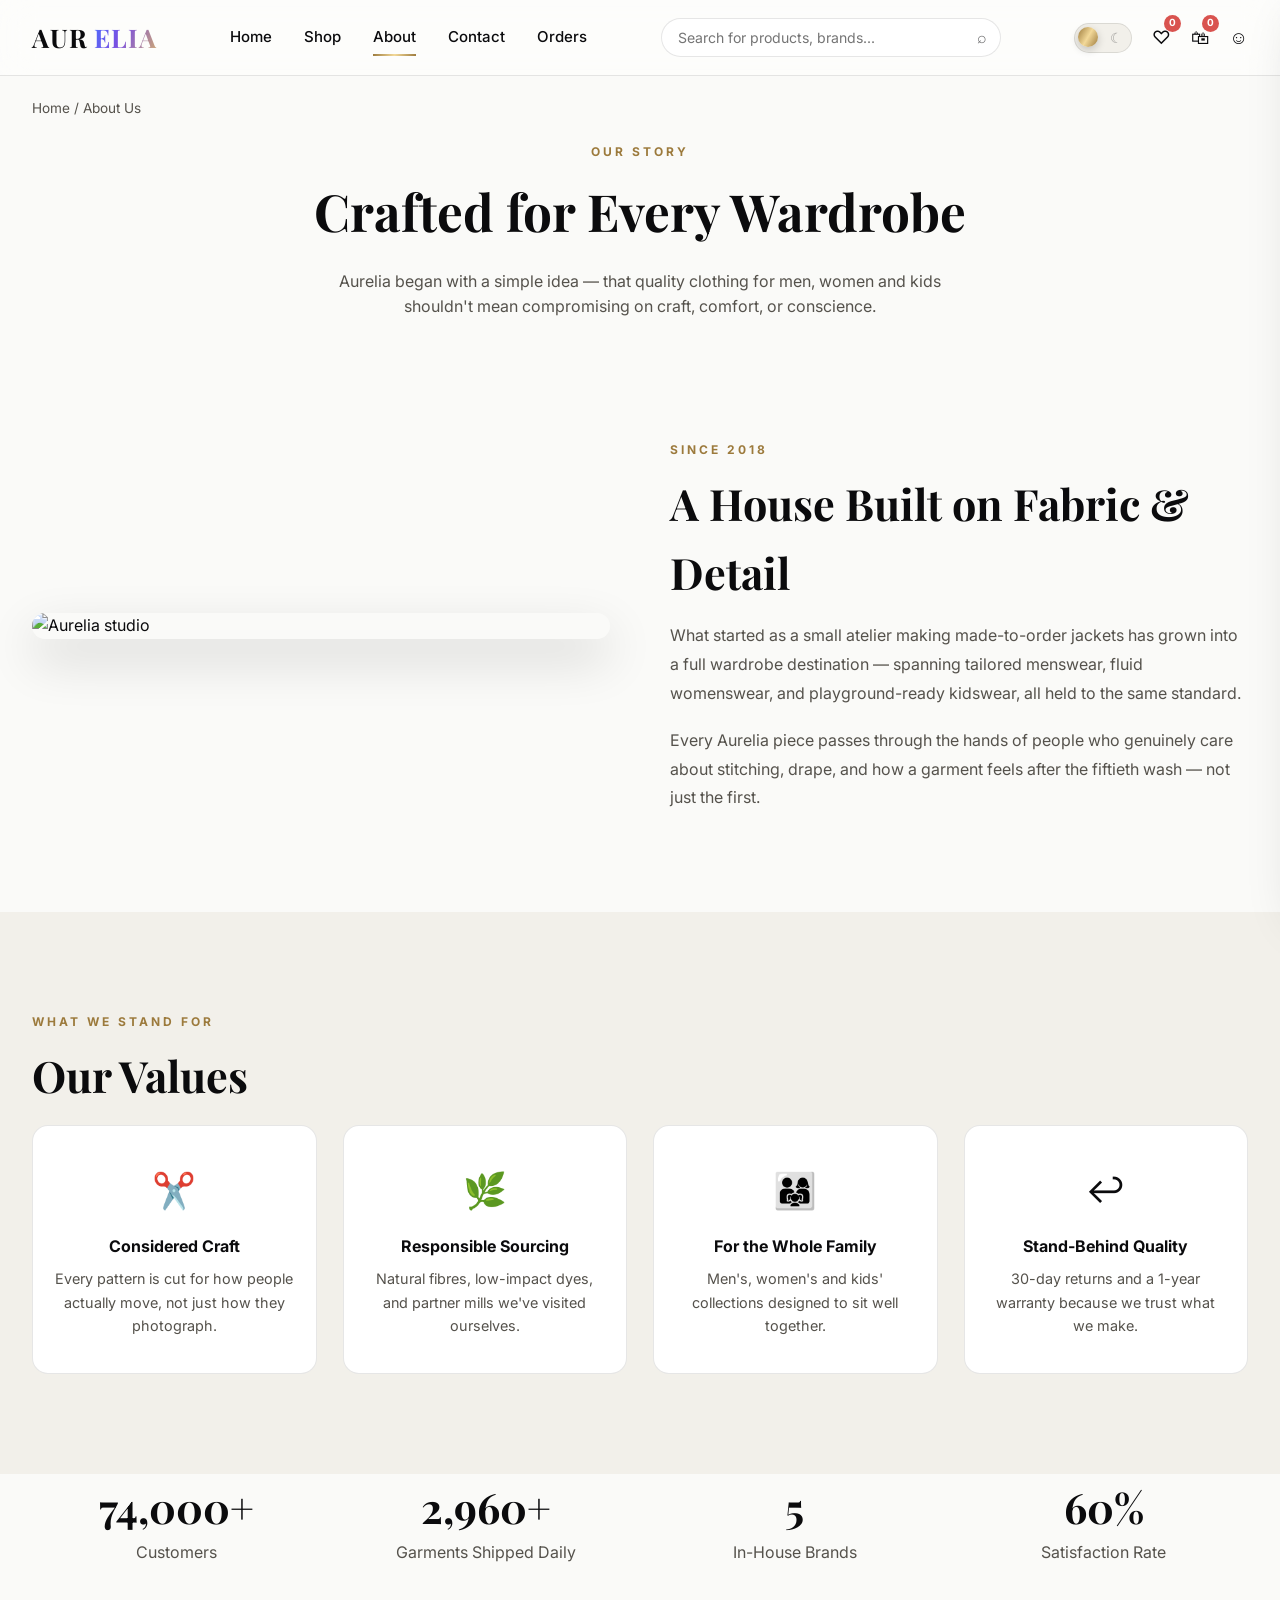
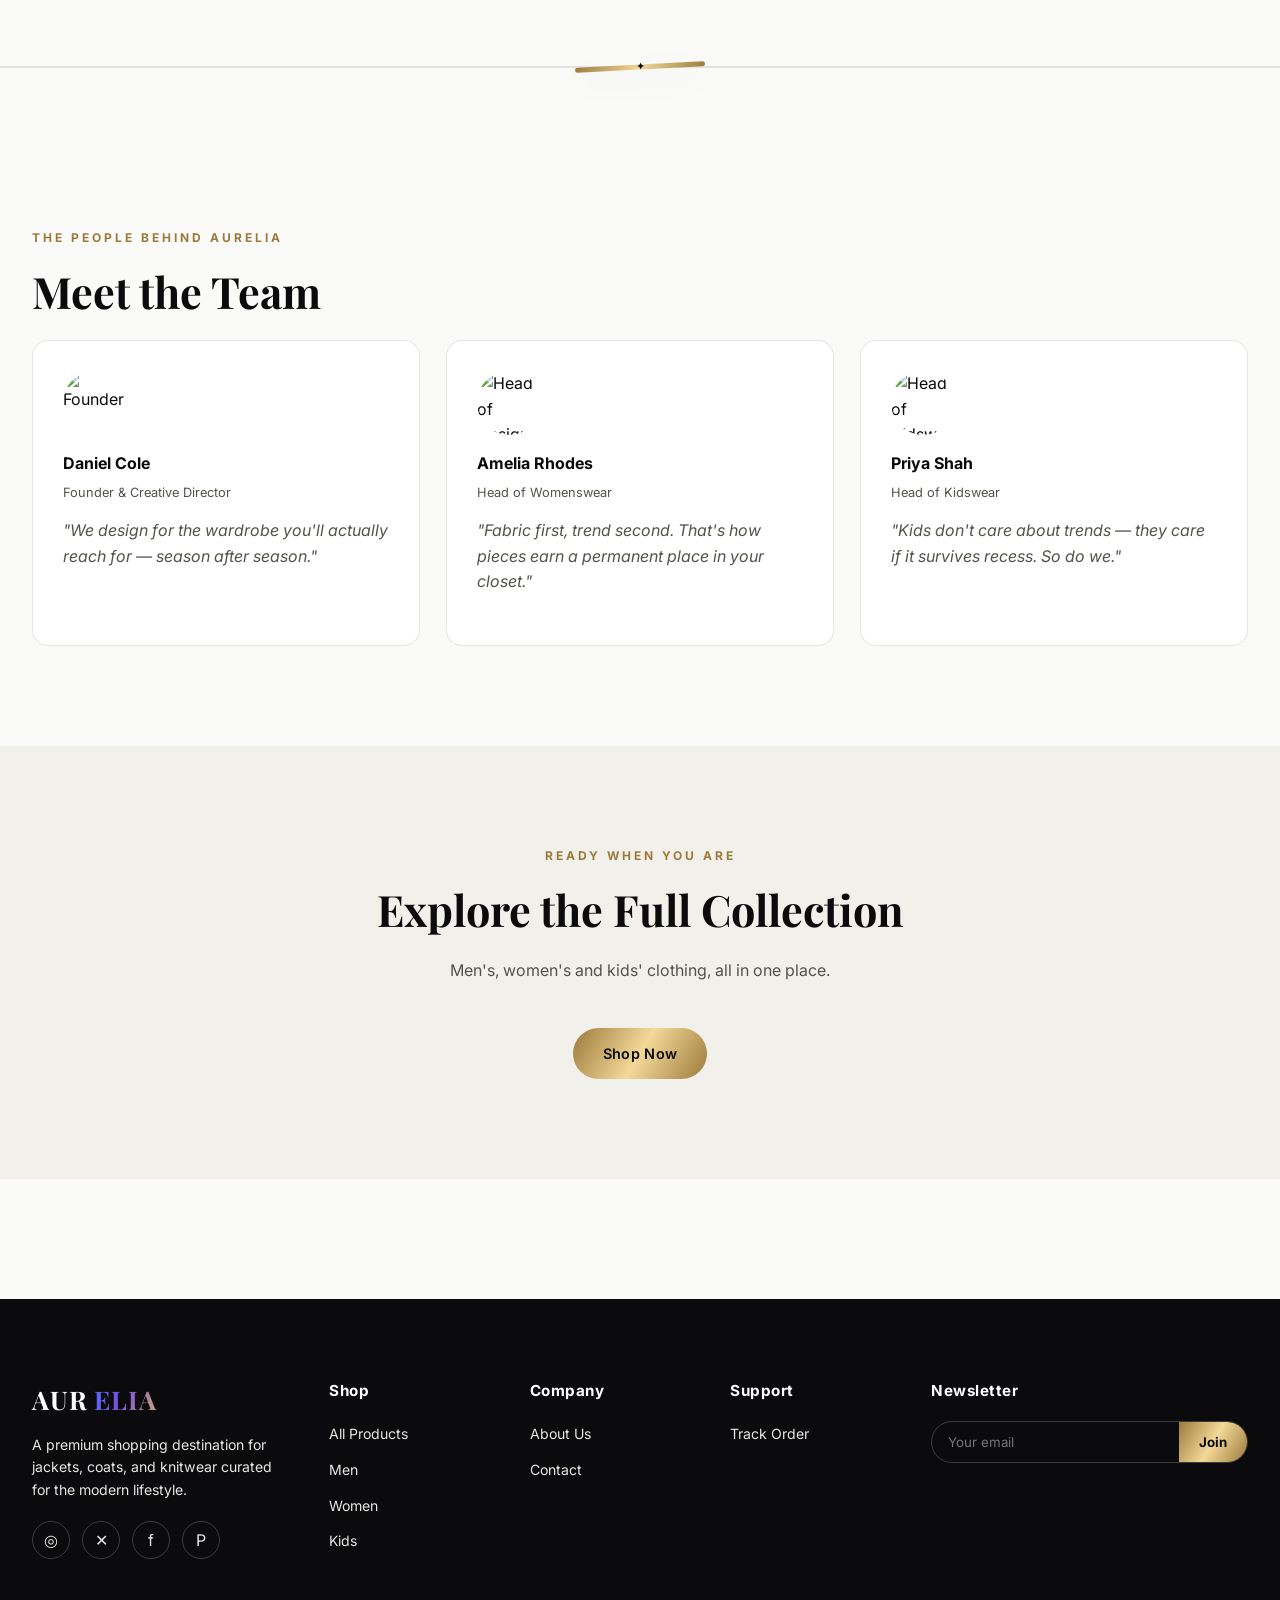
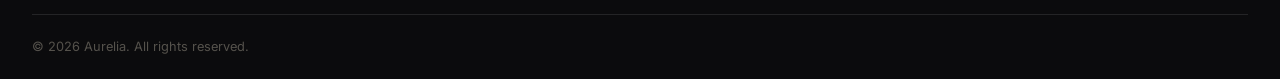
==== commit 451e610d: "responsive" ====
--- a/about.html
+++ b/about.html
@@ -15,9 +15,9 @@
 
 <header class="navbar">
   <div class="container nav-inner">
-    <a href="index.html" class="logo">AUR<span>ELIA</span></a>
+    <a href="home.html" class="logo">AUR<span>ELIA</span></a>
     <nav class="nav-links">
-      <a href="index.html">Home</a>
+      <a href="home.html">Home</a>
       <a href="products.html">Shop</a>
       <a href="about.html" class="active">About</a>
       <a href="contact.html">Contact</a>
@@ -29,7 +29,11 @@
       <div id="searchSuggestions"></div>
     </div>
     <div class="nav-icons">
-      <button class="theme-toggle" id="themeToggle"><span class="knob"></span></button>
+      <label for="themeSwitch" class="theme-toggle" id="themeToggle" title="Toggle dark mode" aria-label="Toggle dark mode">
+        <span class="theme-icon sun" aria-hidden="true">☀</span>
+        <span class="theme-icon moon" aria-hidden="true">☾</span>
+        <span class="knob"></span>
+      </label>
       <a href="wishlist.html" class="nav-icon">♡<span class="badge wish-badge">0</span></a>
       <a href="cart.html" class="nav-icon">🛍<span class="badge cart-badge">0</span></a>
       <a href="login.html" class="nav-icon">☺</a>
@@ -41,12 +45,12 @@
 <div class="drawer-overlay" id="drawerOverlay"></div>
 <div class="nav-drawer" id="navDrawer">
   <span class="nav-drawer-close">✕</span>
-  <a href="index.html">Home</a><a href="products.html">Shop</a><a href="about.html">About</a>
+  <a href="home.html">Home</a><a href="products.html">Shop</a><a href="about.html">About</a>
   <a href="contact.html">Contact</a><a href="orders.html">Orders</a><a href="wishlist.html">Wishlist</a>
   <a href="cart.html">Cart</a><a href="login.html">Login</a>
 </div>
 
-<div class="container"><div class="breadcrumb"><a href="index.html">Home</a> / <span>About Us</span></div></div>
+<div class="container"><div class="breadcrumb"><a href="home.html">Home</a> / <span>About Us</span></div></div>
 <div class="page-hero" style="padding-top:0;">
   <div class="container">
     <span class="eyebrow">Our Story</span>
@@ -140,7 +144,7 @@
   <div class="container">
     <div class="footer-grid">
       <div class="footer-brand">
-        <a href="index.html" class="logo" style="color:#fff;">AUR<span>ELIA</span></a>
+        <a href="home.html" class="logo" style="color:#fff;">AUR<span>ELIA</span></a>
         <p>A premium shopping destination for jackets, coats, and knitwear curated for the modern lifestyle.</p>
         <div class="social-row"><a href="#">◎</a><a href="#">✕</a><a href="#">f</a><a href="#">P</a></div>
       </div>
--- a/css/style.css
+++ b/css/style.css
@@ -167,14 +167,22 @@
   display:flex; align-items:center; justify-content:center;
 }
 .theme-toggle{
-  width:46px; height:26px; border-radius:20px; background:var(--bg-alt); border:1px solid var(--border);
-  position:relative; padding:2px;
-}
+  width:58px; height:30px; border-radius:999px; background:var(--bg-alt); border:1px solid var(--border);
+  position:relative; display:inline-flex; align-items:center; justify-content:space-between; padding:2px 8px;
+  cursor:pointer;
+}
+.theme-toggle .theme-icon{
+  font-size:.85rem; line-height:1; transition:opacity .25s ease, transform .25s ease;
+}
+.theme-toggle .sun{ color:var(--gold-deep); opacity:1; transform:translateY(0); }
+.theme-toggle .moon{ color:var(--text); opacity:.35; transform:translateY(1px); }
 .theme-toggle .knob{
-  width:20px; height:20px; border-radius:50%; background:var(--grad-gold);
-  transition:transform .3s ease;
-}
-[data-theme="dark"] .theme-toggle .knob{ transform:translateX(20px); }
+  position:absolute; left:3px; top:3px; width:20px; height:20px; border-radius:50%; background:var(--grad-gold);
+  box-shadow:0 3px 8px rgba(0,0,0,.2); transition:transform .3s ease;
+}
+[data-theme="dark"] .theme-toggle .knob{ transform:translateX(28px); }
+[data-theme="dark"] .theme-toggle .sun{ opacity:.35; }
+[data-theme="dark"] .theme-toggle .moon{ opacity:1; }
 
 .hamburger{ display:none; font-size:1.4rem; }
 
--- a/css/responsive.css
+++ b/css/responsive.css
@@ -1,6 +1,8 @@
 /* =========================================================
    Responsive rules — Desktop → Laptop → Tablet → Mobile
    ========================================================= */
+
+.mobile-filter-toggle{ display:none; }
 
 /* Laptop */
 @media (max-width:1200px){
@@ -29,10 +31,25 @@
 
 /* Mobile / Small tablet */
 @media (max-width:820px){
+  .container{ padding-left:24px; padding-right:24px; }
+  .mobile-filter-toggle{
+    display:flex; align-items:center; justify-content:space-between; width:calc(100% - 48px);
+    margin:0 auto 16px; padding:13px 16px; border:1px solid var(--border); border-radius:var(--radius-s);
+    background:var(--surface); color:var(--text); font-weight:600;
+  }
+  .mobile-filter-toggle[aria-expanded="true"] span:last-child{ transform:rotate(180deg); }
+  .shop-layout, .shop-layout > *{ min-width:0; }
+  .filter-panel{ display:none; width:100%; }
+  .filter-panel.open{ display:block; padding-left:16px; padding-right:16px; }
+  .filter-panel-head{ display:flex; align-items:baseline; justify-content:space-between; gap:12px; }
   .nav-links{ display:none; }
   .hamburger{ display:block; }
   .nav-search{ display:none; }
+  .nav-inner{ gap:12px; }
+  .logo{ font-size:1.4rem; }
+  .nav-icons{ gap:14px; }
   .cat-grid{ grid-template-columns:repeat(2,1fr); }
+  .cat-grid .cat-card:last-child{ grid-column:1/-1; width:calc(50% - 10px); justify-self:center; }
   .why-grid{ grid-template-columns:1fr; }
   .review-grid{ grid-template-columns:1fr; }
   .footer-grid{ grid-template-columns:1fr 1fr; gap:30px; }
@@ -42,6 +59,7 @@
   .flash-head{ flex-direction:column; align-items:flex-start; }
   .form-grid{ grid-template-columns:1fr; }
   .cart-item{ grid-template-columns:70px 1fr; }
+  .cart-item .qty-selector{ grid-column:2; justify-self:start; }
   .ci-price{ grid-column:2/3; text-align:left; }
   .order-track{ flex-wrap:wrap; gap:14px; }
   .track-step{ flex:0 0 30%; }
@@ -62,14 +80,66 @@
 
 /* Small phones */
 @media (max-width:480px){
+  .announce-bar{ font-size:.64rem; letter-spacing:.8px; padding:8px 14px; }
   .cat-grid{ grid-template-columns:1fr 1fr; }
   .hero h1{ font-size:2.1rem; }
   .container{ padding:0 18px; }
+  .section{ padding:56px 0; }
+  .page-hero{ padding:42px 0 16px; }
+  .section-title{ font-size:1.8rem; }
+  .hero{ min-height:auto; padding:76px 0 96px; }
+  .hero-inner{ gap:28px; }
+  .hero p{ font-size:.94rem; }
+  .hero-actions .btn{ width:100%; }
+  .hero-stats{ gap:20px; margin-top:34px; }
+  .hero-stats .num{ font-size:1.5rem; }
+  .hero-visual{ height:300px; }
+  .flash-sale, .newsletter-block{ padding:28px 20px; }
+  .flash-head h2, .newsletter-block h2{ font-size:1.65rem; }
+  .countdown{ width:100%; gap:6px; }
+  .countdown div{ flex:1; min-width:0; padding:8px 6px; }
+  .newsletter-block form{ flex-direction:column; border-radius:var(--radius-s); background:transparent; gap:10px; }
+  .newsletter-block input, .newsletter-block button{ width:100%; border-radius:var(--radius-s); }
   .product-grid{ grid-template-columns:repeat(auto-fill,minmax(150px,1fr)); gap:14px; }
   .pc-body{ padding:12px; }
+  .pc-name{ font-size:.9rem; }
+  .pc-actions{ flex-direction:column; }
+  .pc-actions .btn{ width:100%; }
   .auth-card{ padding:34px 24px; }
+  .auth-row{ align-items:flex-start; gap:12px; }
   .stats-strip{ grid-template-columns:1fr 1fr; }
-  .countdown div{ min-width:52px; padding:8px 10px; }
+  .footer-grid{ grid-template-columns:1fr; gap:24px; }
+  .footer-brand{ grid-column:auto; }
+  footer{ padding-top:56px; margin-top:72px; }
+  .footer-bottom{ align-items:flex-start; flex-direction:column; }
+  footer{ padding-top:28px; margin-top:56px; }
+  footer .footer-grid{ padding-bottom:20px; }
+  footer .footer-grid > div:not(.footer-brand){ display:none; }
+  .nav-drawer{ width:min(280px, 86vw); }
+  .modal-info{ padding:24px; }
+  .pd-title{ font-size:1.8rem; }
+  .pd-price-row{ flex-wrap:wrap; gap:8px; }
+  .pd-price-row .now{ font-size:1.6rem; }
+  .pd-actions .btn{ min-width:0; width:100%; }
+  .pd-tabs{ gap:18px; overflow-x:auto; margin-top:48px; }
+  .pd-tab{ white-space:nowrap; }
+  .spec-table{ display:block; overflow-x:auto; white-space:nowrap; }
+  .contact-card{ padding:18px; }
+}
+
+@media (max-width:360px){
+  .nav-icons{ gap:10px; }
+  .theme-toggle{ width:50px; }
+  [data-theme="dark"] .theme-toggle .knob{ transform:translateX(20px); }
+  .product-grid{ grid-template-columns:1fr 1fr; }
+  .pc-actions .btn{ padding-left:6px; padding-right:6px; }
+}
+
+@media (max-width:820px){
+  .review-grid[style]{ grid-template-columns:1fr !important; }
+  .newsletter-form{ flex-wrap:wrap; border-radius:var(--radius-s); }
+  .newsletter-form input{ min-width:0; }
+  .newsletter-form button{ padding-left:16px; padding-right:16px; }
 }
 
 @media (prefers-reduced-motion: reduce){
